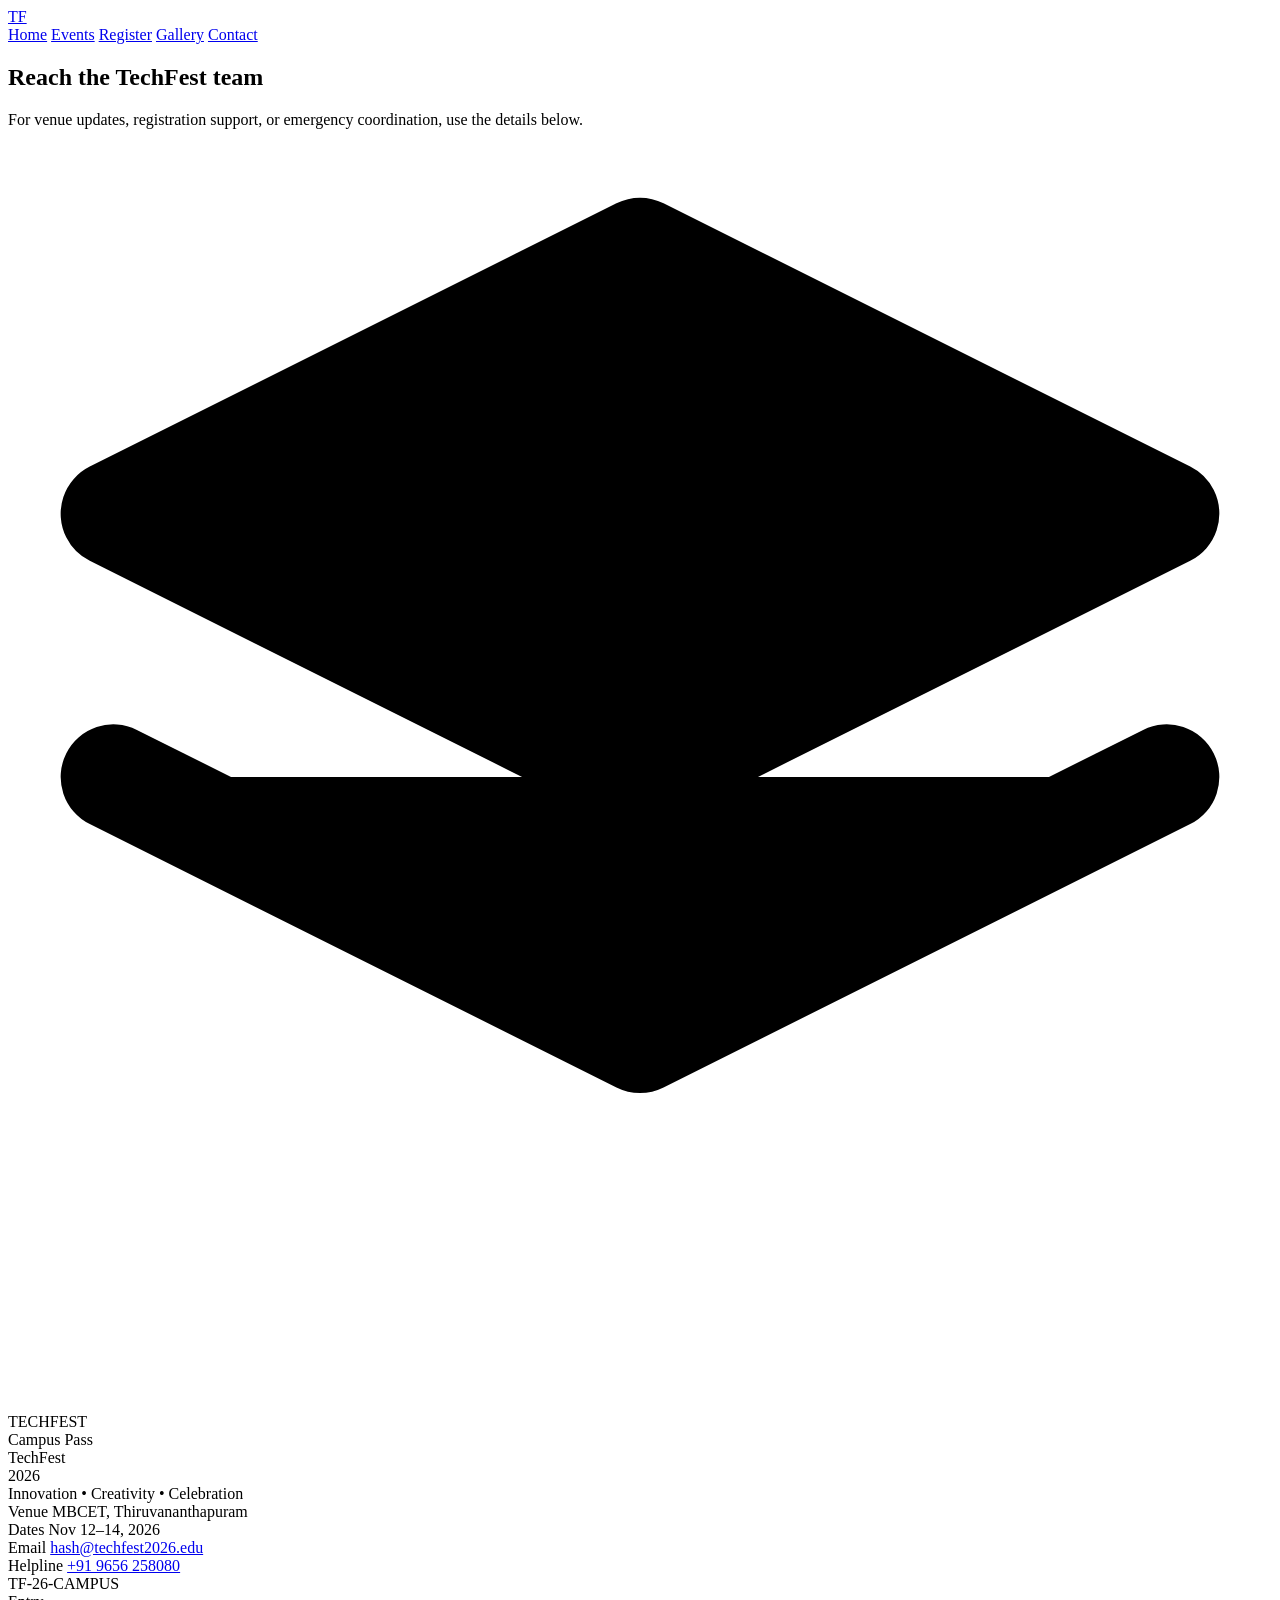
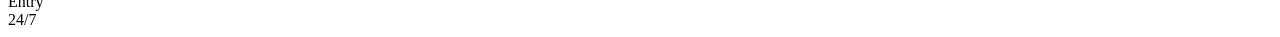
==== contact.html @ 4d7309ef "Add files via upload" ====
<!DOCTYPE html>
<html lang="en">
<head>
  <meta charset="UTF-8" />
  <meta name="viewport" content="width=device-width, initial-scale=1.0" />
  <title>TechFest 2026 | Contact</title>
  <link rel="stylesheet" href="css/contact.css" />
</head>
<body>
  <div class="container">
    <header class="topbar">
      <div class="brand">
        <a href="index.html" class="logo-link" aria-label="TechFest home">
          <span class="logo">TF</span>
        </a>
      </div>
      <nav class="nav-links">
        <a href="index.html">Home</a>
        <a href="events.html">Events</a>
        <a href="register.html">Register</a>
        <a href="gallery.html">Gallery</a>
        <a href="contact.html" class="active">Contact</a>
      </nav>
    </header>

    <main>
      <section class="hero">
        <h1>Reach the TechFest team</h1>
        <p>For venue updates, registration support, or emergency coordination, use the details below.</p>
      </section>

      <section class="contact-card">
        <div class="ticket-canvas">
          <div class="ticket-wrapper">
            <div class="ticket">
              <div class="t-main">
                <div class="t-content">
                  <div class="t-header">
                    <div class="t-logo">
                      <svg viewBox="0 0 24 24" aria-hidden="true">
                        <path d="M12 2 2 7l10 5 10-5-10-5Zm-10 10 10 5 10-5M2 12l10 5 10-5" stroke="currentColor" stroke-width="2" stroke-linecap="round" stroke-linejoin="round"></path>
                      </svg>
                      TECHFEST
                    </div>
                    <div class="t-type">Campus Pass</div>
                  </div>
                  <div class="t-title">TechFest<br />2026</div>
                  <div class="t-subtitle">Innovation • Creativity • Celebration</div>
                  <div class="t-details">
                    <div class="t-detail-item">
                      <span class="t-label">Venue</span>
                      <span class="t-value">MBCET, Thiruvananthapuram</span>
                    </div>
                    <div class="t-detail-item">
                      <span class="t-label">Dates</span>
                      <span class="t-value">Nov 12–14, 2026</span>
                    </div>
                    <div class="t-detail-item">
                      <span class="t-label">Email</span>
                      <span class="t-value"><a href="mailto:hash@techfest2026.edu">hash@techfest2026.edu</a></span>
                    </div>
                    <div class="t-detail-item">
                      <span class="t-label">Helpline</span>
                      <span class="t-value"><a href="tel:+919876543210">+91 9656 258080</a></span>
                    </div>
                  </div>
                </div>
                <div class="t-perforation" style="position:absolute; bottom:0; left:0; width:100%; transform:translateY(50%);"></div>
              </div>
              <div class="t-stub">
                <div class="t-barcode-container">
                  <div class="t-barcode"></div>
                  <div class="t-barcode-id">TF-26-CAMPUS</div>
                </div>
                <div class="t-admit">
                  <div class="t-admit-text">Entry</div>
                  <div class="t-admit-num">24/7</div>
                </div>
              </div>
            </div>
          </div>
        </div>
      </section>
    </main>

    <footer></footer>
  </div>
</body>
</html>
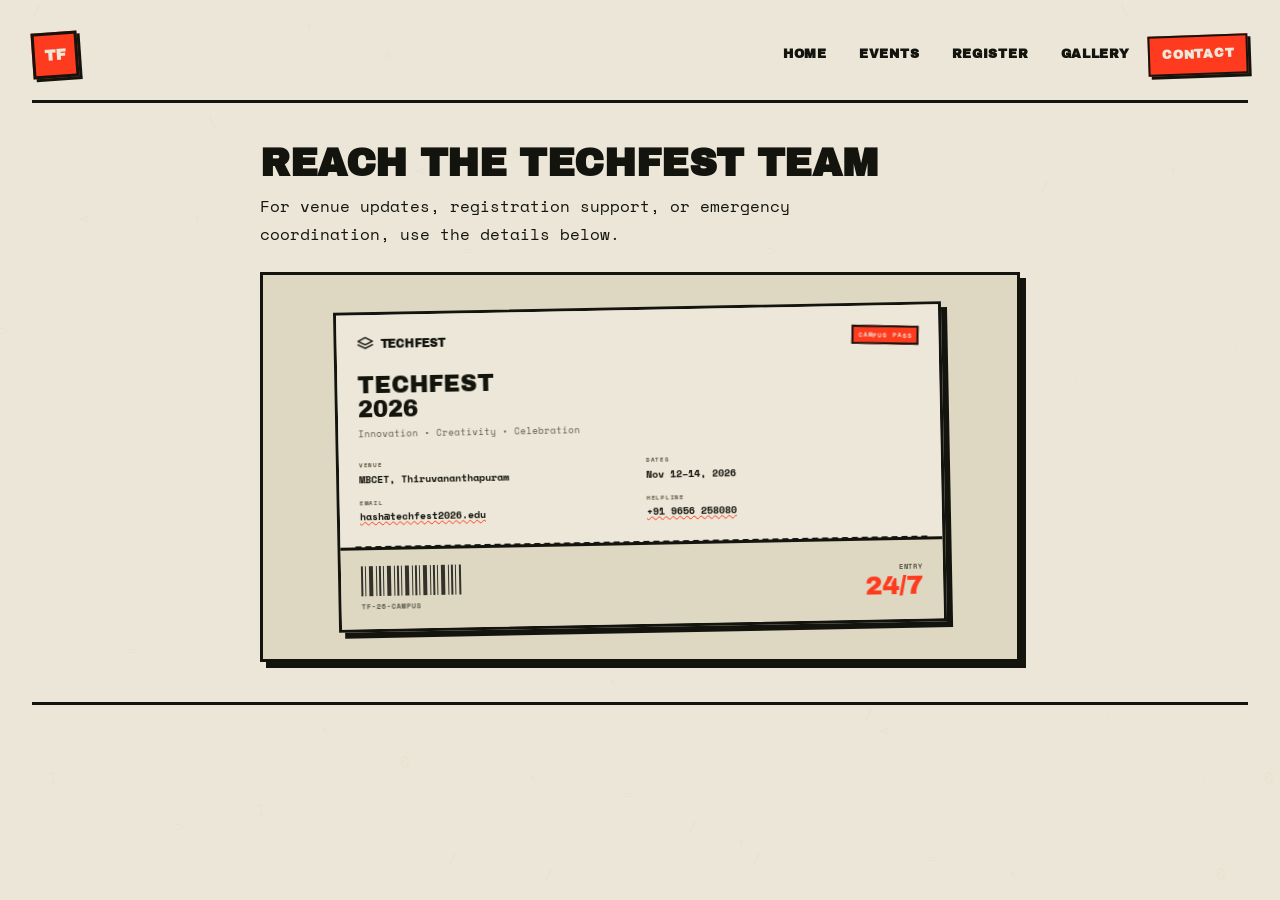
==== commit 25d59af3: "Add Experiment 2 enhancements Co-authored-by: Copilot <223556219+Copilot@users.noreply.github.com>" ====
--- a/contact.html
+++ b/contact.html
@@ -1,89 +1,90 @@
-<!DOCTYPE html>
-<html lang="en">
-<head>
-  <meta charset="UTF-8" />
-  <meta name="viewport" content="width=device-width, initial-scale=1.0" />
-  <title>TechFest 2026 | Contact</title>
-  <link rel="stylesheet" href="css/contact.css" />
-</head>
-<body>
-  <div class="container">
-    <header class="topbar">
-      <div class="brand">
-        <a href="index.html" class="logo-link" aria-label="TechFest home">
-          <span class="logo">TF</span>
-        </a>
-      </div>
-      <nav class="nav-links">
-        <a href="index.html">Home</a>
-        <a href="events.html">Events</a>
-        <a href="register.html">Register</a>
-        <a href="gallery.html">Gallery</a>
-        <a href="contact.html" class="active">Contact</a>
-      </nav>
-    </header>
-
-    <main>
-      <section class="hero">
-        <h1>Reach the TechFest team</h1>
-        <p>For venue updates, registration support, or emergency coordination, use the details below.</p>
-      </section>
-
-      <section class="contact-card">
-        <div class="ticket-canvas">
-          <div class="ticket-wrapper">
-            <div class="ticket">
-              <div class="t-main">
-                <div class="t-content">
-                  <div class="t-header">
-                    <div class="t-logo">
-                      <svg viewBox="0 0 24 24" aria-hidden="true">
-                        <path d="M12 2 2 7l10 5 10-5-10-5Zm-10 10 10 5 10-5M2 12l10 5 10-5" stroke="currentColor" stroke-width="2" stroke-linecap="round" stroke-linejoin="round"></path>
-                      </svg>
-                      TECHFEST
-                    </div>
-                    <div class="t-type">Campus Pass</div>
-                  </div>
-                  <div class="t-title">TechFest<br />2026</div>
-                  <div class="t-subtitle">Innovation • Creativity • Celebration</div>
-                  <div class="t-details">
-                    <div class="t-detail-item">
-                      <span class="t-label">Venue</span>
-                      <span class="t-value">MBCET, Thiruvananthapuram</span>
-                    </div>
-                    <div class="t-detail-item">
-                      <span class="t-label">Dates</span>
-                      <span class="t-value">Nov 12–14, 2026</span>
-                    </div>
-                    <div class="t-detail-item">
-                      <span class="t-label">Email</span>
-                      <span class="t-value"><a href="mailto:hash@techfest2026.edu">hash@techfest2026.edu</a></span>
-                    </div>
-                    <div class="t-detail-item">
-                      <span class="t-label">Helpline</span>
-                      <span class="t-value"><a href="tel:+919876543210">+91 9656 258080</a></span>
-                    </div>
-                  </div>
-                </div>
-                <div class="t-perforation" style="position:absolute; bottom:0; left:0; width:100%; transform:translateY(50%);"></div>
-              </div>
-              <div class="t-stub">
-                <div class="t-barcode-container">
-                  <div class="t-barcode"></div>
-                  <div class="t-barcode-id">TF-26-CAMPUS</div>
-                </div>
-                <div class="t-admit">
-                  <div class="t-admit-text">Entry</div>
-                  <div class="t-admit-num">24/7</div>
-                </div>
-              </div>
-            </div>
-          </div>
-        </div>
-      </section>
-    </main>
-
-    <footer></footer>
-  </div>
-</body>
+<!DOCTYPE html>
+<html lang="en">
+<head>
+  <meta charset="UTF-8" />
+  <meta name="viewport" content="width=device-width, initial-scale=1.0" />
+  <title>TechFest 2026 | Contact</title>
+  <link rel="stylesheet" href="css/contact.css" />
+</head>
+<body>
+  <div class="container">
+    <header class="topbar">
+      <div class="brand">
+        <a href="index.html" class="logo-link" aria-label="TechFest home">
+          <span class="logo">TF</span>
+        </a>
+      </div>
+      <nav class="nav-links">
+        <a href="index.html">Home</a>
+        <a href="events.html">Events</a>
+        <a href="register.html">Register</a>
+        <a href="gallery.html">Gallery</a>
+        <a href="contact.html" class="active">Contact</a>
+      </nav>
+    </header>
+
+    <main>
+      <section class="hero">
+        <h1>Reach the TechFest team</h1>
+        <p>For venue updates, registration support, or emergency coordination, use the details below.</p>
+      </section>
+
+      <section class="contact-card">
+        <div class="ticket-canvas">
+          <div class="ticket-wrapper">
+            <div class="ticket">
+              <div class="t-main">
+                <div class="t-content">
+                  <div class="t-header">
+                    <div class="t-logo">
+                      <svg viewBox="0 0 24 24" aria-hidden="true">
+                        <path d="M12 2 2 7l10 5 10-5-10-5Zm-10 10 10 5 10-5M2 12l10 5 10-5" stroke="currentColor" stroke-width="2" stroke-linecap="round" stroke-linejoin="round"></path>
+                      </svg>
+                      TECHFEST
+                    </div>
+                    <div class="t-type">Campus Pass</div>
+                  </div>
+                  <div class="t-title">TechFest<br />2026</div>
+                  <div class="t-subtitle">Innovation • Creativity • Celebration</div>
+                  <div class="t-details">
+                    <div class="t-detail-item">
+                      <span class="t-label">Venue</span>
+                      <span class="t-value">MBCET, Thiruvananthapuram</span>
+                    </div>
+                    <div class="t-detail-item">
+                      <span class="t-label">Dates</span>
+                      <span class="t-value">Nov 12–14, 2026</span>
+                    </div>
+                    <div class="t-detail-item">
+                      <span class="t-label">Email</span>
+                      <span class="t-value"><a href="mailto:hash@techfest2026.edu">hash@techfest2026.edu</a></span>
+                    </div>
+                    <div class="t-detail-item">
+                      <span class="t-label">Helpline</span>
+                      <span class="t-value"><a href="tel:+919876543210">+91 9656 258080</a></span>
+                    </div>
+                  </div>
+                </div>
+                <div class="t-perforation" style="position:absolute; bottom:0; left:0; width:100%; transform:translateY(50%);"></div>
+              </div>
+              <div class="t-stub">
+                <div class="t-barcode-container">
+                  <div class="t-barcode"></div>
+                  <div class="t-barcode-id">TF-26-CAMPUS</div>
+                </div>
+                <div class="t-admit">
+                  <div class="t-admit-text">Entry</div>
+                  <div class="t-admit-num">24/7</div>
+                </div>
+              </div>
+            </div>
+          </div>
+        </div>
+      </section>
+    </main>
+
+    <footer></footer>
+  </div>
+  <script src="js/app.js"></script>
+</body>
 </html>
--- a/css/contact.css
+++ b/css/contact.css
@@ -0,0 +1,392 @@
+@import url("https://fonts.googleapis.com/css2?family=Archivo+Black&family=Space+Mono:wght@400;700&display=swap");
+
+:root {
+  --paper: #ece7d8;
+  --paper-dim: #ded8c3;
+  --ink: #14140f;
+  --accent: #ff3b1f;
+  --accent-dim: #d8300f;
+  --mark: #ffd400;
+  --shadow-hard: 6px 6px 0 var(--ink);
+  --shadow-hard-sm: 4px 4px 0 var(--ink);
+  --shadow-hard-xs: 3px 3px 0 var(--ink);
+}
+
+* {
+  box-sizing: border-box;
+}
+
+body {
+  margin: 0;
+  position: relative;
+  overflow-x: hidden;
+  font-family: "Space Mono", "Courier New", monospace;
+  color: var(--ink);
+  background: var(--paper);
+  background-image: radial-gradient(var(--ink) 0.6px, transparent 0.6px);
+  background-size: 14px 14px;
+  background-position: -6px -6px;
+  line-height: 1.6;
+}
+
+h1, h2, h3, .brand, .logo, .nav-links a {
+  font-family: "Archivo Black", "Space Grotesk", sans-serif;
+}
+
+#glyphMatrixBackground {
+  position: fixed;
+  inset: 0;
+  width: 100%;
+  height: 100%;
+  z-index: 0;
+  pointer-events: none;
+  opacity: 0.16;
+}
+
+.container {
+  position: relative;
+  z-index: 1;
+  width: 100%;
+  min-height: 100vh;
+  padding: 24px 32px 48px;
+}
+
+.topbar {
+  display: flex;
+  justify-content: space-between;
+  align-items: center;
+  gap: 20px;
+  padding: 8px 0 22px;
+  border-bottom: 3px solid var(--ink);
+  margin-bottom: 8px;
+}
+
+.brand {
+  display: flex;
+  align-items: center;
+}
+
+.logo-link {
+  text-decoration: none;
+}
+
+.logo {
+  display: inline-flex;
+  justify-content: center;
+  align-items: center;
+  width: 46px;
+  height: 46px;
+  background: var(--accent);
+  border: 3px solid var(--ink);
+  color: var(--paper);
+  font-weight: 900;
+  font-size: 0.95rem;
+  transform: rotate(-4deg);
+  box-shadow: var(--shadow-hard-xs);
+}
+
+.nav-links {
+  display: flex;
+  gap: 4px;
+  flex-wrap: wrap;
+}
+
+.nav-links a {
+  color: var(--ink);
+  text-decoration: none;
+  font-weight: 700;
+  font-size: 0.78rem;
+  letter-spacing: 0.06em;
+  text-transform: uppercase;
+  padding: 8px 12px;
+  border: 2px solid transparent;
+  transition: transform 0.15s ease, background 0.15s ease, border-color 0.15s ease;
+}
+
+.nav-links a:hover {
+  border-color: var(--ink);
+  transform: translate(-2px, -2px);
+  box-shadow: var(--shadow-hard-xs);
+}
+
+.nav-links a.active {
+  background: var(--accent);
+  color: var(--paper);
+  border-color: var(--ink);
+  transform: rotate(-2deg);
+  box-shadow: var(--shadow-hard-xs);
+}
+
+main {
+  max-width: 760px;
+  margin: 24px auto 0;
+}
+
+.hero {
+  padding: 16px 0 24px;
+}
+
+.hero h1 {
+  margin: 0 0 10px;
+  font-size: clamp(2rem, 3vw, 2.75rem);
+  letter-spacing: -0.01em;
+  line-height: 1.05;
+  text-transform: uppercase;
+}
+
+.hero p {
+  margin: 0;
+  max-width: 640px;
+  line-height: 1.7;
+}
+
+/* ============================================
+   CONTACT — the ticket is the signature object
+   ============================================ */
+.contact-card {
+  background: var(--paper-dim);
+  border: 3px solid var(--ink);
+  padding: 26px;
+  box-shadow: var(--shadow-hard);
+}
+
+.ticket-canvas {
+  min-height: 100%;
+  display: flex;
+  align-items: center;
+  justify-content: center;
+  padding: 0.4rem 0;
+}
+
+.ticket-wrapper {
+  --t-bg: var(--paper);
+  --t-bg-light: var(--paper-dim);
+  --t-accent: var(--accent);
+  --t-text-main: var(--ink);
+  --t-text-muted: #5b5847;
+  font-size: 10px;
+  display: inline-block;
+  width: 100%;
+  max-width: 38rem;
+}
+
+.ticket {
+  position: relative;
+  width: 100%;
+  color: var(--t-text-main);
+  font-family: "Space Mono", monospace;
+  transform: rotate(-1.1deg);
+  transition: transform 0.35s ease, box-shadow 0.35s ease;
+  box-shadow: var(--shadow-hard);
+  background: var(--t-bg);
+  border: 3px solid var(--ink);
+  overflow: hidden;
+}
+
+.ticket-wrapper:hover .ticket {
+  transform: rotate(0deg);
+  box-shadow: 10px 10px 0 var(--accent);
+}
+
+.t-main {
+  padding: 2em;
+  position: relative;
+  background: var(--t-bg);
+}
+
+.t-content {
+  position: relative;
+  z-index: 1;
+}
+
+.t-header {
+  display: flex;
+  justify-content: space-between;
+  align-items: flex-start;
+  gap: 1rem;
+  margin-bottom: 2em;
+}
+
+.t-logo {
+  display: flex;
+  align-items: center;
+  gap: 0.55em;
+  font-family: "Archivo Black", sans-serif;
+  font-size: 1.15em;
+  letter-spacing: -0.02em;
+  color: var(--ink);
+}
+
+.t-logo svg {
+  width: 1.5em;
+  height: 1.5em;
+  fill: none;
+  stroke: var(--ink);
+  stroke-width: 2;
+}
+
+.t-type {
+  font-size: 0.62em;
+  text-transform: uppercase;
+  letter-spacing: 0.14em;
+  color: var(--paper);
+  background: var(--accent);
+  border: 2px solid var(--ink);
+  padding: 0.42em 0.8em;
+  font-weight: 700;
+  transform: rotate(2deg);
+}
+
+.t-title {
+  font-family: "Archivo Black", sans-serif;
+  font-size: 2.3em;
+  line-height: 1.05;
+  margin-bottom: 0.2em;
+  text-transform: uppercase;
+  color: var(--ink);
+}
+
+.t-subtitle {
+  color: var(--t-text-muted);
+  font-size: 0.9em;
+  margin-bottom: 2.1em;
+}
+
+.t-details {
+  display: grid;
+  grid-template-columns: 1fr 1fr;
+  gap: 1.05em 1.2em;
+  margin-bottom: 0.3em;
+}
+
+.t-detail-item {
+  display: flex;
+  flex-direction: column;
+  gap: 0.2em;
+}
+
+.t-label {
+  font-size: 0.6em;
+  text-transform: uppercase;
+  letter-spacing: 0.12em;
+  color: var(--t-text-muted);
+  font-weight: 700;
+}
+
+.t-value {
+  font-size: 0.95em;
+  font-weight: 700;
+  color: var(--t-text-main);
+}
+
+.t-value a {
+  color: inherit;
+  text-decoration: underline;
+  text-decoration-style: wavy;
+  text-decoration-color: var(--accent);
+}
+
+.t-perforation {
+  display: flex;
+  justify-content: space-between;
+  height: 1em;
+  align-items: center;
+  position: relative;
+  z-index: 2;
+}
+
+.t-perforation::before {
+  content: "";
+  flex-grow: 1;
+  height: 0;
+  border-top: 2px dashed var(--ink);
+  margin: 0 1.5em;
+}
+
+.t-stub {
+  padding: 1.6em 2em;
+  background: var(--t-bg-light);
+  border-top: 3px solid var(--ink);
+  display: flex;
+  justify-content: space-between;
+  align-items: center;
+  gap: 1rem;
+}
+
+.t-barcode-container {
+  display: flex;
+  flex-direction: column;
+  gap: 0.5em;
+}
+
+.t-barcode {
+  width: 10em;
+  height: 3em;
+  background: repeating-linear-gradient(90deg, var(--ink) 0, var(--ink) 2px, transparent 2px, transparent 4px, var(--ink) 4px, var(--ink) 5px, transparent 5px, transparent 8px, var(--ink) 8px, var(--ink) 12px, transparent 12px, transparent 15px, var(--ink) 15px, var(--ink) 16px, transparent 16px, transparent 18px);
+  opacity: 0.85;
+}
+
+.t-barcode-id {
+  font-family: "Space Mono", monospace;
+  font-size: 0.72em;
+  color: var(--t-text-muted);
+  letter-spacing: 0.14em;
+  font-weight: 700;
+}
+
+.t-admit {
+  text-align: right;
+}
+
+.t-admit-text {
+  font-size: 0.7em;
+  text-transform: uppercase;
+  letter-spacing: 0.12em;
+  color: var(--t-text-muted);
+  font-weight: 700;
+}
+
+.t-admit-num {
+  font-family: "Archivo Black", sans-serif;
+  font-size: 2.6em;
+  line-height: 1;
+  color: var(--accent);
+}
+
+footer {
+  min-height: 40px;
+  border-top: 3px solid var(--ink);
+  margin-top: 40px;
+}
+
+@media (max-width: 760px) {
+  .container {
+    padding: 20px;
+  }
+
+  .topbar {
+    flex-direction: column;
+    align-items: flex-start;
+  }
+
+  .nav-links {
+    justify-content: flex-start;
+  }
+
+  .contact-card {
+    padding: 16px;
+  }
+
+  .t-details {
+    grid-template-columns: 1fr;
+  }
+
+  .t-stub {
+    flex-direction: column;
+    align-items: flex-start;
+  }
+
+  .t-admit {
+    text-align: left;
+  }
+}
